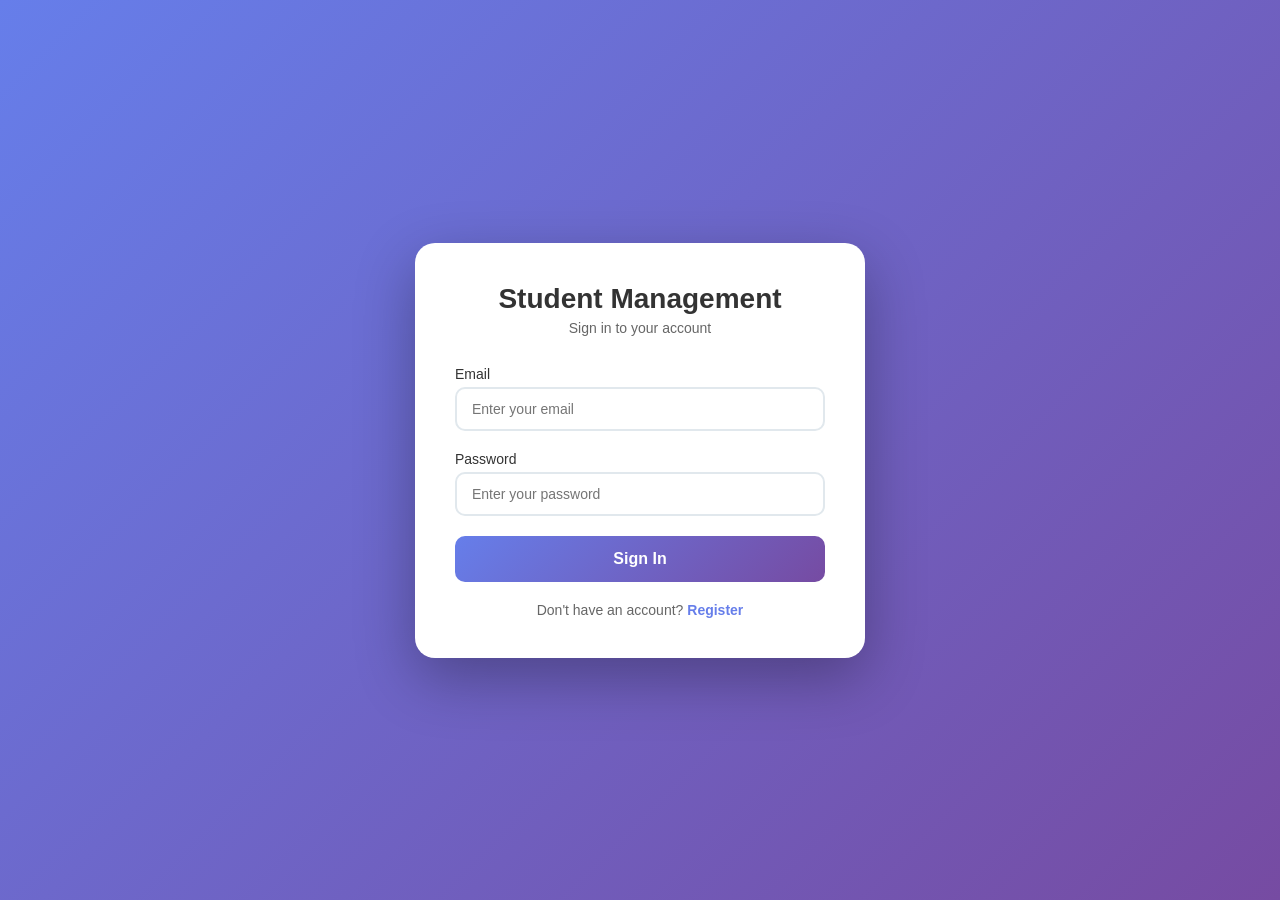
==== frontend/dashboard.html @ b7a9747a "simple school system with springboot as backend" ====
<!DOCTYPE html>
<html lang="en">
<head>
    <meta charset="UTF-8">
    <meta name="viewport" content="width=device-width, initial-scale=1.0">
    <title>Dashboard - Student Management</title>
    <link rel="stylesheet" href="css/style.css">
</head>
<body>
    <div class="dashboard-container">
        <!-- Sidebar -->
        <div class="sidebar">
            <div class="sidebar-header">
                <h2>Student Management</h2>
            </div>
            <nav class="sidebar-nav">
                <a href="#" class="active" data-page="overview">
                    <span>📊</span> Overview
                </a>
                <a href="#" data-page="students">
                    <span>👥</span> Students
                </a>
                <a href="#" data-page="add-student">
                    <span>➕</span> Add Student
                </a>
                <a href="#" data-page="profile">
                    <span>👤</span> Profile
                </a>
            </nav>
            <button class="logout-btn" id="logoutBtn">Logout</button>
        </div>
        
        <!-- Main Content -->
        <div class="dashboard-main">
            <header class="dashboard-header">
                <h1 id="pageTitle">Overview</h1>
                <div class="user-info">
                    <span id="userName">Welcome, User</span>
                </div>
            </header>
            
            <div class="dashboard-content">
                <!-- Overview Page -->
                <div id="overview" class="page">
                    <div class="stats-grid">
                        <div class="stat-card">
                            <h3>Total Students</h3>
                            <p id="totalStudents">0</p>
                        </div>
                        <div class="stat-card">
                            <h3>Average Age</h3>
                            <p id="averageAge">0</p>
                        </div>
                        <div class="stat-card">
                            <h3>Youngest Student</h3>
                            <p id="youngestAge">0</p>
                        </div>
                        <div class="stat-card">
                            <h3>Oldest Student</h3>
                            <p id="oldestAge">0</p>
                        </div>
                    </div>
                    
                    <div class="recent-students">
                        <h2>Recent Students</h2>
                        <table class="students-table">
                            <thead>
                                <tr>
                                    <th>ID</th>
                                    <th>Name</th>
                                    <th>Email</th>
                                    <th>Age</th>
                                </tr>
                            </thead>
                            <tbody id="recentStudentsTable">
                                <tr><td colspan="4" class="text-center">Loading students...</td></tr>
                            </tbody>
                        </table>
                    </div>
                </div>
                
                <!-- Students Page -->
                <div id="students" class="page" style="display:none;">
                    <div class="page-header">
                        <h2>All Students</h2>
                        <input type="text" id="searchStudents" placeholder="Search students..." class="search-input">
                    </div>
                    <table class="students-table">
                        <thead>
                            <tr>
                                <th>ID</th>
                                <th>Name</th>
                                <th>Email</th>
                                <th>Age</th>
                            </tr>
                        </thead>
                        <tbody id="studentsTable">
                            <tr><td colspan="4" class="text-center">Loading students...</td></tr>
                        </tbody>
                    </table>
                </div>
                
                <!-- Add Student Page -->
                <div id="add-student" class="page" style="display:none;">
                    <h2>Add New Student</h2>
                    <form id="addStudentForm" class="auth-form">
                        <div class="form-group">
                            <label for="studentName">Name</label>
                            <input type="text" id="studentName" placeholder="Enter student name" required>
                        </div>
                        <div class="form-group">
                            <label for="studentEmail">Email</label>
                            <input type="email" id="studentEmail" placeholder="Enter student email" required>
                        </div>
                        <div class="form-group">
                            <label for="studentAge">Age</label>
                            <input type="number" id="studentAge" placeholder="Enter student age" required>
                        </div>
                        <div id="addStudentError" class="error-message" style="display: none;"></div>
                        <div id="addStudentSuccess" class="success-message" style="display: none;"></div>
                        <button type="submit" class="btn-primary">Add Student</button>
                    </form>
                </div>
                
                <!-- Profile Page -->
                <div id="profile" class="page" style="display:none;">
                    <h2>My Profile</h2>
                    <div class="profile-card">
                        <div class="profile-info">
                            <p><strong>Name:</strong> <span id="profileName"></span></p>
                            <p><strong>Email:</strong> <span id="profileEmail"></span></p>
                            <p><strong>Age:</strong> <span id="profileAge"></span></p>
                            <p><strong>Member Since:</strong> <span id="profileJoined"></span></p>
                        </div>
                    </div>
                </div>
            </div>
        </div>
    </div>
    
    <script src="js/app.js"></script>
</body>
</html>
---- frontend/css/style.css ----
* {
    margin: 0;
    padding: 0;
    box-sizing: border-box;
}

body {
    font-family: 'Segoe UI', Tahoma, Geneva, Verdana, sans-serif;
    background: linear-gradient(135deg, #667eea 0%, #764ba2 100%);
    min-height: 100vh;
}

/* Auth Pages (Login/Register) */
.container {
    display: flex;
    justify-content: center;
    align-items: center;
    min-height: 100vh;
    padding: 20px;
}

.auth-card {
    background: white;
    border-radius: 20px;
    padding: 40px;
    width: 100%;
    max-width: 450px;
    box-shadow: 0 20px 60px rgba(0, 0, 0, 0.3);
    animation: slideUp 0.5s ease;
}

@keyframes slideUp {
    from {
        opacity: 0;
        transform: translateY(30px);
    }
    to {
        opacity: 1;
        transform: translateY(0);
    }
}

.auth-header {
    text-align: center;
    margin-bottom: 30px;
}

.auth-header h1 {
    color: #333;
    font-size: 28px;
    font-weight: 700;
    margin-bottom: 5px;
}

.auth-header p {
    color: #666;
    font-size: 14px;
}

.auth-form .form-group {
    margin-bottom: 20px;
}

.auth-form label {
    display: block;
    margin-bottom: 5px;
    color: #333;
    font-weight: 500;
    font-size: 14px;
}

.auth-form input {
    width: 100%;
    padding: 12px 15px;
    border: 2px solid #e1e8ed;
    border-radius: 10px;
    font-size: 14px;
    transition: border-color 0.3s;
}

.auth-form input:focus {
    outline: none;
    border-color: #667eea;
}

.btn-primary {
    width: 100%;
    padding: 14px;
    background: linear-gradient(135deg, #667eea 0%, #764ba2 100%);
    color: white;
    border: none;
    border-radius: 10px;
    font-size: 16px;
    font-weight: 600;
    cursor: pointer;
    transition: transform 0.2s, box-shadow 0.2s;
}

.btn-primary:hover {
    transform: translateY(-2px);
    box-shadow: 0 10px 20px rgba(102, 126, 234, 0.3);
}

.btn-primary:active {
    transform: translateY(0);
}

.auth-footer {
    text-align: center;
    margin-top: 20px;
    color: #666;
    font-size: 14px;
}

.auth-footer a {
    color: #667eea;
    text-decoration: none;
    font-weight: 600;
}

.auth-footer a:hover {
    text-decoration: underline;
}

.error-message {
    background: #fee;
    color: #c0392b;
    padding: 10px 15px;
    border-radius: 8px;
    font-size: 14px;
    margin-bottom: 15px;
    display: none;
}

.success-message {
    background: #e8f5e9;
    color: #27ae60;
    padding: 10px 15px;
    border-radius: 8px;
    font-size: 14px;
    margin-bottom: 15px;
    display: none;
}

/* Dashboard Styles */
.dashboard-container {
    display: flex;
    min-height: 100vh;
}

/* Sidebar */
.sidebar {
    width: 250px;
    background: #2c3e50;
    color: white;
    padding: 20px 0;
    display: flex;
    flex-direction: column;
    position: fixed;
    height: 100vh;
    overflow-y: auto;
}

.sidebar-header {
    padding: 0 20px 20px 20px;
    border-bottom: 1px solid #34495e;
}

.sidebar-header h2 {
    font-size: 20px;
    font-weight: 700;
}

.sidebar-nav {
    flex: 1;
    padding: 20px 0;
}

.sidebar-nav a {
    display: flex;
    align-items: center;
    padding: 12px 25px;
    color: #bdc3c7;
    text-decoration: none;
    transition: background 0.3s, color 0.3s;
    font-size: 15px;
    gap: 10px;
}

.sidebar-nav a:hover {
    background: #34495e;
    color: white;
}

.sidebar-nav a.active {
    background: #34495e;
    color: white;
    border-left: 4px solid #667eea;
}

.sidebar-nav a span {
    font-size: 20px;
}

.logout-btn {
    margin: 20px;
    padding: 12px;
    background: #e74c3c;
    color: white;
    border: none;
    border-radius: 10px;
    font-size: 15px;
    font-weight: 600;
    cursor: pointer;
    transition: background 0.3s;
}

.logout-btn:hover {
    background: #c0392b;
}

/* Main Content */
.dashboard-main {
    flex: 1;
    margin-left: 250px;
    background: #f5f6fa;
    min-height: 100vh;
}

.dashboard-header {
    background: white;
    padding: 20px 30px;
    display: flex;
    justify-content: space-between;
    align-items: center;
    box-shadow: 0 2px 10px rgba(0, 0, 0, 0.1);
    position: sticky;
    top: 0;
    z-index: 10;
}

.dashboard-header h1 {
    font-size: 24px;
    color: #2c3e50;
}

.user-info {
    font-size: 16px;
    color: #666;
}

.user-info span {
    font-weight: 600;
    color: #2c3e50;
}

.dashboard-content {
    padding: 30px;
}

/* Stats Grid */
.stats-grid {
    display: grid;
    grid-template-columns: repeat(auto-fit, minmax(200px, 1fr));
    gap: 20px;
    margin-bottom: 30px;
}

.stat-card {
    background: white;
    padding: 20px;
    border-radius: 15px;
    box-shadow: 0 2px 10px rgba(0, 0, 0, 0.1);
    text-align: center;
}

.stat-card h3 {
    font-size: 14px;
    color: #666;
    margin-bottom: 10px;
}

.stat-card p {
    font-size: 28px;
    font-weight: 700;
    color: #2c3e50;
}

/* Tables */
.students-table {
    width: 100%;
    background: white;
    border-radius: 15px;
    overflow: hidden;
    box-shadow: 0 2px 10px rgba(0, 0, 0, 0.1);
    border-collapse: collapse;
}

.students-table thead {
    background: #34495e;
    color: white;
}

.students-table th {
    padding: 15px 20px;
    text-align: left;
    font-weight: 600;
    font-size: 14px;
}

.students-table td {
    padding: 12px 20px;
    border-bottom: 1px solid #ecf0f1;
    font-size: 14px;
}

.students-table tbody tr:hover {
    background: #f8f9fa;
}

.text-center {
    text-align: center;
}

/* Search */
.search-input {
    padding: 10px 15px;
    border: 2px solid #e1e8ed;
    border-radius: 10px;
    font-size: 14px;
    width: 250px;
    transition: border-color 0.3s;
}

.search-input:focus {
    outline: none;
    border-color: #667eea;
}

.page-header {
    display: flex;
    justify-content: space-between;
    align-items: center;
    margin-bottom: 20px;
}

/* Profile */
.profile-card {
    background: white;
    border-radius: 15px;
    padding: 30px;
    box-shadow: 0 2px 10px rgba(0, 0, 0, 0.1);
    max-width: 500px;
}

.profile-info p {
    padding: 10px 0;
    border-bottom: 1px solid #ecf0f1;
    font-size: 16px;
}

.profile-info p:last-child {
    border-bottom: none;
}

.profile-info strong {
    color: #2c3e50;
    min-width: 120px;
    display: inline-block;
}

/* Responsive */
@media (max-width: 768px) {
    .sidebar {
        width: 70px;
    }
    
    .sidebar-header h2,
    .sidebar-nav a span:last-child {
        display: none;
    }
    
    .sidebar-nav a {
        justify-content: center;
        padding: 15px;
    }
    
    .dashboard-main {
        margin-left: 70px;
    }
    
    .auth-card {
        padding: 20px;
    }
    
    .stats-grid {
        grid-template-columns: 1fr 1fr;
    }
    
    .page-header {
        flex-direction: column;
        gap: 10px;
    }
    
    .search-input {
        width: 100%;
    }
}
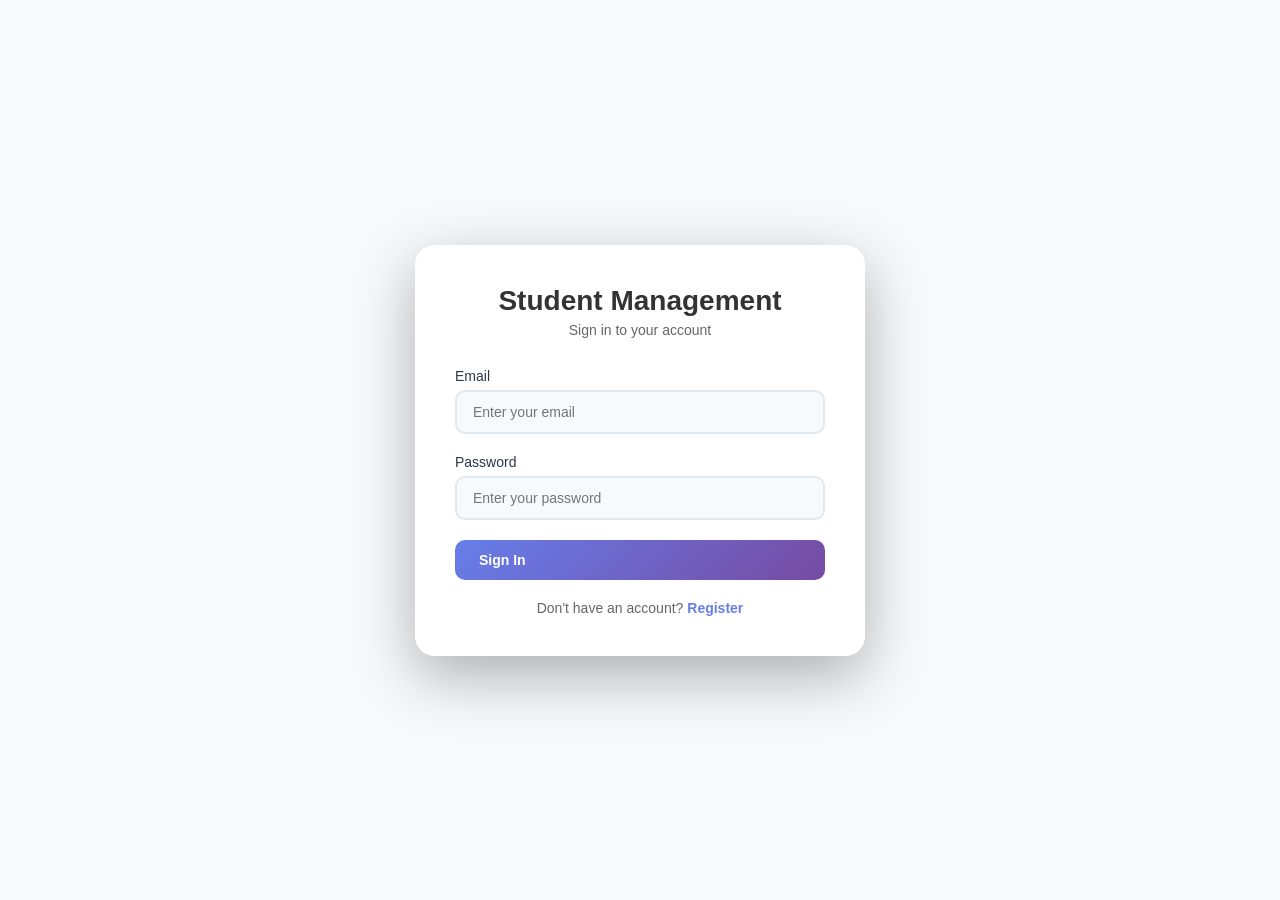
==== commit bc7a07e7: "added this file" ====
--- a/frontend/dashboard.html
+++ b/frontend/dashboard.html
@@ -3,139 +3,590 @@
 <head>
     <meta charset="UTF-8">
     <meta name="viewport" content="width=device-width, initial-scale=1.0">
-    <title>Dashboard - Student Management</title>
+    <title>SchoolPay - Fees Management System</title>
     <link rel="stylesheet" href="css/style.css">
+    <link href="https://fonts.googleapis.com/css2?family=Inter:wght@300;400;500;600;700;800&display=swap" rel="stylesheet">
+    <link rel="stylesheet" href="https://cdnjs.cloudflare.com/ajax/libs/font-awesome/6.4.0/css/all.min.css">
 </head>
 <body>
     <div class="dashboard-container">
         <!-- Sidebar -->
-        <div class="sidebar">
-            <div class="sidebar-header">
-                <h2>Student Management</h2>
+        <aside class="sidebar">
+            <div class="sidebar-brand">
+                <div class="brand-icon">
+                    <i class="fas fa-university"></i>
+                </div>
+                <div class="brand-text">
+                    <h2>SchoolPay</h2>
+                    <span>Fees Management</span>
+                </div>
             </div>
+            
             <nav class="sidebar-nav">
                 <a href="#" class="active" data-page="overview">
-                    <span>📊</span> Overview
+                    <i class="fas fa-chart-line"></i>
+                    <span>Dashboard</span>
+                </a>
+                <a href="#" data-page="payments">
+                    <i class="fas fa-credit-card"></i>
+                    <span>Payments</span>
+                    <span class="nav-badge">12</span>
                 </a>
                 <a href="#" data-page="students">
-                    <span>👥</span> Students
-                </a>
-                <a href="#" data-page="add-student">
-                    <span>➕</span> Add Student
-                </a>
-                <a href="#" data-page="profile">
-                    <span>👤</span> Profile
+                    <i class="fas fa-user-graduate"></i>
+                    <span>Students</span>
+                </a>
+                <a href="#" data-page="make-payment">
+                    <i class="fas fa-hand-holding-usd"></i>
+                    <span>Make Payment</span>
+                </a>
+                <a href="#" data-page="notifications">
+                    <i class="fas fa-bell"></i>
+                    <span>Notifications</span>
+                    <span class="nav-badge danger">5</span>
+                </a>
+                <a href="#" data-page="reports">
+                    <i class="fas fa-file-invoice"></i>
+                    <span>Reports</span>
+                </a>
+                <a href="#" data-page="settings">
+                    <i class="fas fa-cog"></i>
+                    <span>Settings</span>
                 </a>
             </nav>
-            <button class="logout-btn" id="logoutBtn">Logout</button>
-        </div>
+            
+            <div class="sidebar-footer">
+                <button class="logout-btn" id="logoutBtn">
+                    <i class="fas fa-sign-out-alt"></i>
+                    <span>Logout</span>
+                </button>
+            </div>
+        </aside>
         
         <!-- Main Content -->
-        <div class="dashboard-main">
+        <main class="dashboard-main">
+            <!-- Top Header -->
             <header class="dashboard-header">
-                <h1 id="pageTitle">Overview</h1>
-                <div class="user-info">
-                    <span id="userName">Welcome, User</span>
+                <div class="header-left">
+                    <button class="menu-toggle" id="menuToggle">
+                        <i class="fas fa-bars"></i>
+                    </button>
+                    <h1 id="pageTitle">Payment Dashboard</h1>
+                </div>
+                
+                <div class="header-right">
+                    <div class="header-search">
+                        <i class="fas fa-search"></i>
+                        <input type="text" placeholder="Search transactions..." id="globalSearch">
+                    </div>
+                    <div class="header-notifications" onclick="navigateTo('notifications')">
+                        <i class="fas fa-bell"></i>
+                        <span class="notification-badge">5</span>
+                    </div>
+                    <div class="user-profile">
+                        <div class="user-avatar">
+                            <span id="userInitial">A</span>
+                        </div>
+                        <div class="user-info-header">
+                            <span id="userName">Admin User</span>
+                            <small>School Administrator</small>
+                        </div>
+                    </div>
                 </div>
             </header>
             
+            <!-- Dashboard Content -->
             <div class="dashboard-content">
                 <!-- Overview Page -->
-                <div id="overview" class="page">
+                <section id="overview" class="page active-page">
+                    <div class="page-header">
+                        <div>
+                            <h2><i class="fas fa-chart-line"></i> Payment Dashboard</h2>
+                            <p>Real-time overview of school fees collection and transactions</p>
+                        </div>
+                        <button class="btn-primary" onclick="navigateTo('make-payment')">
+                            <i class="fas fa-plus"></i> Record Payment
+                        </button>
+                    </div>
+                    
+                    <!-- Quick Stats -->
                     <div class="stats-grid">
                         <div class="stat-card">
-                            <h3>Total Students</h3>
-                            <p id="totalStudents">0</p>
-                        </div>
+                            <div class="stat-icon" style="background: linear-gradient(135deg, #667eea 0%, #764ba2 100%);">
+                                <i class="fas fa-money-bill-wave"></i>
+                            </div>
+                            <div class="stat-info">
+                                <h3>Total Collected</h3>
+                                <p id="totalCollected">KES 0</p>
+                                <span class="stat-change positive">
+                                    <i class="fas fa-arrow-up"></i> 15.3% increase
+                                </span>
+                            </div>
+                        </div>
+                        
                         <div class="stat-card">
-                            <h3>Average Age</h3>
-                            <p id="averageAge">0</p>
-                        </div>
+                            <div class="stat-icon" style="background: linear-gradient(135deg, #f093fb 0%, #f5576c 100%);">
+                                <i class="fas fa-users"></i>
+                            </div>
+                            <div class="stat-info">
+                                <h3>Total Students</h3>
+                                <p id="totalStudents">0</p>
+                                <span class="stat-change">Active students</span>
+                            </div>
+                        </div>
+                        
                         <div class="stat-card">
-                            <h3>Youngest Student</h3>
-                            <p id="youngestAge">0</p>
-                        </div>
+                            <div class="stat-icon" style="background: linear-gradient(135deg, #4facfe 0%, #00f2fe 100%);">
+                                <i class="fas fa-check-circle"></i>
+                            </div>
+                            <div class="stat-info">
+                                <h3>Paid This Month</h3>
+                                <p id="paidThisMonth">0</p>
+                                <span class="stat-change positive">
+                                    <i class="fas fa-arrow-up"></i> 8.5% increase
+                                </span>
+                            </div>
+                        </div>
+                        
                         <div class="stat-card">
-                            <h3>Oldest Student</h3>
-                            <p id="oldestAge">0</p>
-                        </div>
-                    </div>
-                    
-                    <div class="recent-students">
-                        <h2>Recent Students</h2>
+                            <div class="stat-icon" style="background: linear-gradient(135deg, #43e97b 0%, #38f9d7 100%);">
+                                <i class="fas fa-clock"></i>
+                            </div>
+                            <div class="stat-info">
+                                <h3>Pending Payments</h3>
+                                <p id="pendingPayments">0</p>
+                                <span class="stat-change negative">
+                                    <i class="fas fa-arrow-down"></i> 2.1% decrease
+                                </span>
+                            </div>
+                        </div>
+                    </div>
+                    
+                    <!-- Payment Overview Chart -->
+                    <div class="payment-overview">
+                        <div class="section-header">
+                            <h2><i class="fas fa-calendar-alt"></i> Monthly Payment Trends</h2>
+                            <select class="filter-select">
+                                <option>This Year</option>
+                                <option>Last Year</option>
+                                <option>Last 6 Months</option>
+                            </select>
+                        </div>
+                        <div class="chart-container">
+                            <div class="chart-placeholder">
+                                <!-- Chart will be rendered here -->
+                                <div class="chart-bars">
+                                    <div class="chart-bar" style="height: 60%;">
+                                        <span>Jan</span>
+                                    </div>
+                                    <div class="chart-bar" style="height: 75%;">
+                                        <span>Feb</span>
+                                    </div>
+                                    <div class="chart-bar" style="height: 45%;">
+                                        <span>Mar</span>
+                                    </div>
+                                    <div class="chart-bar" style="height: 85%;">
+                                        <span>Apr</span>
+                                    </div>
+                                    <div class="chart-bar" style="height: 70%;">
+                                        <span>May</span>
+                                    </div>
+                                    <div class="chart-bar" style="height: 90%;">
+                                        <span>Jun</span>
+                                    </div>
+                                    <div class="chart-bar" style="height: 55%;">
+                                        <span>Jul</span>
+                                    </div>
+                                    <div class="chart-bar" style="height: 80%;">
+                                        <span>Aug</span>
+                                    </div>
+                                    <div class="chart-bar" style="height: 65%;">
+                                        <span>Sep</span>
+                                    </div>
+                                    <div class="chart-bar" style="height: 95%;">
+                                        <span>Oct</span>
+                                    </div>
+                                    <div class="chart-bar" style="height: 78%;">
+                                        <span>Nov</span>
+                                    </div>
+                                    <div class="chart-bar" style="height: 88%;">
+                                        <span>Dec</span>
+                                    </div>
+                                </div>
+                            </div>
+                        </div>
+                    </div>
+                    
+                    <!-- Recent Transactions -->
+                    <div class="recent-transactions">
+                        <div class="section-header">
+                            <h2><i class="fas fa-clock"></i> Recent Transactions</h2>
+                            <a href="#" onclick="navigateTo('payments'); return false;" class="view-all">
+                                View All <i class="fas fa-arrow-right"></i>
+                            </a>
+                        </div>
+                        <div class="table-container">
+                            <table class="transactions-table">
+                                <thead>
+                                    <tr>
+                                        <th>Receipt #</th>
+                                        <th>Student</th>
+                                        <th>Amount</th>
+                                        <th>Payment Method</th>
+                                        <th>Date</th>
+                                        <th>Status</th>
+                                    </tr>
+                                </thead>
+                                <tbody id="recentTransactionsTable">
+                                    <tr><td colspan="6" class="text-center">Loading transactions...</td></tr>
+                                </tbody>
+                            </table>
+                        </div>
+                    </div>
+                </section>
+                
+                <!-- Payments Page -->
+                <section id="payments" class="page">
+                    <div class="page-header">
+                        <div>
+                            <h2><i class="fas fa-credit-card"></i> All Payments</h2>
+                            <p>View and manage all fee transactions</p>
+                        </div>
+                        <div class="header-actions">
+                            <div class="search-wrapper">
+                                <i class="fas fa-search"></i>
+                                <input type="text" id="searchPayments" placeholder="Search by student or receipt..." class="search-input">
+                            </div>
+                            <button class="btn-secondary" onclick="exportData()">
+                                <i class="fas fa-file-export"></i> Export
+                            </button>
+                            <button class="btn-primary" onclick="navigateTo('make-payment')">
+                                <i class="fas fa-plus"></i> New Payment
+                            </button>
+                        </div>
+                    </div>
+                    
+                    <div class="table-container">
+                        <table class="transactions-table">
+                            <thead>
+                                <tr>
+                                    <th>Receipt #</th>
+                                    <th>Student</th>
+                                    <th>Class</th>
+                                    <th>Amount</th>
+                                    <th>Method</th>
+                                    <th>Date</th>
+                                    <th>Status</th>
+                                    <th>Actions</th>
+                                </tr>
+                            </thead>
+                            <tbody id="paymentsTable">
+                                <tr><td colspan="8" class="text-center">Loading payments...</td></tr>
+                            </tbody>
+                        </table>
+                    </div>
+                </section>
+                
+                <!-- Students Page -->
+                <section id="students" class="page">
+                    <div class="page-header">
+                        <div>
+                            <h2><i class="fas fa-user-graduate"></i> Students</h2>
+                            <p>Manage student profiles and fee records</p>
+                        </div>
+                        <div class="header-actions">
+                            <div class="search-wrapper">
+                                <i class="fas fa-search"></i>
+                                <input type="text" id="searchStudents" placeholder="Search students..." class="search-input">
+                            </div>
+                            <button class="btn-primary" onclick="navigateTo('make-payment')">
+                                <i class="fas fa-plus"></i> Add Student
+                            </button>
+                        </div>
+                    </div>
+                    
+                    <div class="table-container">
                         <table class="students-table">
                             <thead>
                                 <tr>
-                                    <th>ID</th>
-                                    <th>Name</th>
+                                    <th>#</th>
+                                    <th>Student Name</th>
+                                    <th>Class</th>
                                     <th>Email</th>
-                                    <th>Age</th>
+                                    <th>Balance</th>
+                                    <th>Status</th>
+                                    <th>Actions</th>
                                 </tr>
                             </thead>
-                            <tbody id="recentStudentsTable">
-                                <tr><td colspan="4" class="text-center">Loading students...</td></tr>
+                            <tbody id="studentsTable">
+                                <tr><td colspan="7" class="text-center">Loading students...</td></tr>
                             </tbody>
                         </table>
                     </div>
-                </div>
-                
-                <!-- Students Page -->
-                <div id="students" class="page" style="display:none;">
-                    <div class="page-header">
-                        <h2>All Students</h2>
-                        <input type="text" id="searchStudents" placeholder="Search students..." class="search-input">
-                    </div>
-                    <table class="students-table">
-                        <thead>
-                            <tr>
-                                <th>ID</th>
-                                <th>Name</th>
-                                <th>Email</th>
-                                <th>Age</th>
-                            </tr>
-                        </thead>
-                        <tbody id="studentsTable">
-                            <tr><td colspan="4" class="text-center">Loading students...</td></tr>
-                        </tbody>
-                    </table>
-                </div>
-                
-                <!-- Add Student Page -->
-                <div id="add-student" class="page" style="display:none;">
-                    <h2>Add New Student</h2>
-                    <form id="addStudentForm" class="auth-form">
-                        <div class="form-group">
-                            <label for="studentName">Name</label>
-                            <input type="text" id="studentName" placeholder="Enter student name" required>
-                        </div>
-                        <div class="form-group">
-                            <label for="studentEmail">Email</label>
-                            <input type="email" id="studentEmail" placeholder="Enter student email" required>
-                        </div>
-                        <div class="form-group">
-                            <label for="studentAge">Age</label>
-                            <input type="number" id="studentAge" placeholder="Enter student age" required>
-                        </div>
-                        <div id="addStudentError" class="error-message" style="display: none;"></div>
-                        <div id="addStudentSuccess" class="success-message" style="display: none;"></div>
-                        <button type="submit" class="btn-primary">Add Student</button>
-                    </form>
-                </div>
-                
-                <!-- Profile Page -->
-                <div id="profile" class="page" style="display:none;">
-                    <h2>My Profile</h2>
-                    <div class="profile-card">
-                        <div class="profile-info">
-                            <p><strong>Name:</strong> <span id="profileName"></span></p>
-                            <p><strong>Email:</strong> <span id="profileEmail"></span></p>
-                            <p><strong>Age:</strong> <span id="profileAge"></span></p>
-                            <p><strong>Member Since:</strong> <span id="profileJoined"></span></p>
-                        </div>
-                    </div>
-                </div>
+                </section>
+                
+                <!-- Make Payment Page -->
+                <section id="make-payment" class="page">
+                    <div class="page-header">
+                        <div>
+                            <h2><i class="fas fa-hand-holding-usd"></i> Record Payment</h2>
+                            <p>Process a new fee payment transaction</p>
+                        </div>
+                    </div>
+                    
+                    <div class="form-container">
+                        <div class="form-card">
+                            <form id="paymentForm" class="auth-form">
+                                <div class="form-row">
+                                    <div class="form-group">
+                                        <label for="paymentStudent">
+                                            <i class="fas fa-user-graduate"></i> Student
+                                        </label>
+                                        <select id="paymentStudent" required>
+                                            <option value="">Select Student</option>
+                                            <option value="1">James Mwangi</option>
+                                            <option value="2">Mary Wanjiru</option>
+                                            <option value="3">Peter Ochieng</option>
+                                        </select>
+                                    </div>
+                                    
+                                    <div class="form-group">
+                                        <label for="paymentAmount">
+                                            <i class="fas fa-coins"></i> Amount (KES)
+                                        </label>
+                                        <input type="number" id="paymentAmount" placeholder="Enter amount" required min="100">
+                                    </div>
+                                </div>
+                                
+                                <div class="form-row">
+                                    <div class="form-group">
+                                        <label for="paymentMethod">
+                                            <i class="fas fa-credit-card"></i> Payment Method
+                                        </label>
+                                        <select id="paymentMethod" required>
+                                            <option value="">Select Method</option>
+                                            <option value="mpesa">M-Pesa</option>
+                                            <option value="bank">Bank Transfer</option>
+                                            <option value="cash">Cash</option>
+                                            <option value="cheque">Cheque</option>
+                                            <option value="card">Debit/Credit Card</option>
+                                        </select>
+                                    </div>
+                                    
+                                    <div class="form-group">
+                                        <label for="paymentDate">
+                                            <i class="fas fa-calendar-alt"></i> Payment Date
+                                        </label>
+                                        <input type="date" id="paymentDate" required>
+                                    </div>
+                                </div>
+                                
+                                <div class="form-row">
+                                    <div class="form-group" style="grid-column: 1 / -1;">
+                                        <label for="paymentNotes">
+                                            <i class="fas fa-sticky-note"></i> Notes
+                                        </label>
+                                        <textarea id="paymentNotes" rows="3" placeholder="Additional notes about this payment..."></textarea>
+                                    </div>
+                                </div>
+                                
+                                <div id="paymentError" class="error-message" style="display: none;"></div>
+                                <div id="paymentSuccess" class="success-message" style="display: none;"></div>
+                                
+                                <div class="form-actions">
+                                    <button type="reset" class="btn-secondary">
+                                        <i class="fas fa-undo"></i> Reset
+                                    </button>
+                                    <button type="submit" class="btn-primary">
+                                        <i class="fas fa-check-circle"></i> Process Payment
+                                    </button>
+                                </div>
+                            </form>
+                        </div>
+                    </div>
+                </section>
+                
+                <!-- Notifications Page -->
+                <section id="notifications" class="page">
+                    <div class="page-header">
+                        <div>
+                            <h2><i class="fas fa-bell"></i> Notifications</h2>
+                            <p>Real-time payment alerts and system notifications</p>
+                        </div>
+                        <button class="btn-secondary" onclick="markAllRead()">
+                            <i class="fas fa-check-double"></i> Mark All Read
+                        </button>
+                    </div>
+                    
+                    <div class="notifications-container">
+                        <div class="notification-item unread">
+                            <div class="notification-icon">
+                                <i class="fas fa-credit-card" style="color: #48bb78;"></i>
+                            </div>
+                            <div class="notification-content">
+                                <h4>Payment Received</h4>
+                                <p>James Mwangi made a payment of KES 15,000 via M-Pesa</p>
+                                <span class="notification-time">5 minutes ago</span>
+                            </div>
+                        </div>
+                        
+                        <div class="notification-item unread">
+                            <div class="notification-icon">
+                                <i class="fas fa-exclamation-triangle" style="color: #f6ad55;"></i>
+                            </div>
+                            <div class="notification-content">
+                                <h4>Payment Alert</h4>
+                                <p>Mary Wanjiru's payment of KES 10,000 is pending verification</p>
+                                <span class="notification-time">1 hour ago</span>
+                            </div>
+                        </div>
+                        
+                        <div class="notification-item">
+                            <div class="notification-icon">
+                                <i class="fas fa-check-circle" style="color: #48bb78;"></i>
+                            </div>
+                            <div class="notification-content">
+                                <h4>Payment Confirmed</h4>
+                                <p>Peter Ochieng's fees for Term 2 have been confirmed</p>
+                                <span class="notification-time">3 hours ago</span>
+                            </div>
+                        </div>
+                        
+                        <div class="notification-item">
+                            <div class="notification-icon">
+                                <i class="fas fa-bell" style="color: #667eea;"></i>
+                            </div>
+                            <div class="notification-content">
+                                <h4>System Update</h4>
+                                <p>New fee structure has been updated for the upcoming semester</p>
+                                <span class="notification-time">1 day ago</span>
+                            </div>
+                        </div>
+                        
+                        <div class="notification-item">
+                            <div class="notification-icon">
+                                <i class="fas fa-file-invoice" style="color: #f5576c;"></i>
+                            </div>
+                            <div class="notification-content">
+                                <h4>Invoice Generated</h4>
+                                <p>Monthly invoices have been generated for all students</p>
+                                <span class="notification-time">2 days ago</span>
+                            </div>
+                        </div>
+                    </div>
+                </section>
+                
+                <!-- Reports Page -->
+                <section id="reports" class="page">
+                    <div class="page-header">
+                        <div>
+                            <h2><i class="fas fa-file-invoice"></i> Reports</h2>
+                            <p>Generate and download payment reports</p>
+                        </div>
+                    </div>
+                    
+                    <div class="reports-grid">
+                        <div class="report-card">
+                            <div class="report-icon">
+                                <i class="fas fa-chart-bar"></i>
+                            </div>
+                            <h3>Payment Summary</h3>
+                            <p>View payment trends and statistics</p>
+                            <button class="btn-secondary">Generate Report</button>
+                        </div>
+                        
+                        <div class="report-card">
+                            <div class="report-icon">
+                                <i class="fas fa-users"></i>
+                            </div>
+                            <h3>Student Fee Status</h3>
+                            <p>Check outstanding balances and payment status</p>
+                            <button class="btn-secondary">Generate Report</button>
+                        </div>
+                        
+                        <div class="report-card">
+                            <div class="report-icon">
+                                <i class="fas fa-calendar-alt"></i>
+                            </div>
+                            <h3>Monthly Collection</h3>
+                            <p>Monthly fee collection breakdown</p>
+                            <button class="btn-secondary">Generate Report</button>
+                        </div>
+                        
+                        <div class="report-card">
+                            <div class="report-icon">
+                                <i class="fas fa-file-alt"></i>
+                            </div>
+                            <h3>Custom Report</h3>
+                            <p>Create a custom report with filters</p>
+                            <button class="btn-secondary">Create Custom</button>
+                        </div>
+                    </div>
+                </section>
+                
+                <!-- Settings Page -->
+                <section id="settings" class="page">
+                    <div class="page-header">
+                        <div>
+                            <h2><i class="fas fa-cog"></i> Settings</h2>
+                            <p>Manage system preferences and configurations</p>
+                        </div>
+                    </div>
+                    
+                    <div class="settings-container">
+                        <div class="settings-card">
+                            <h3><i class="fas fa-university"></i> Fee Settings</h3>
+                            <div class="settings-group">
+                                <div class="setting-item">
+                                    <label>Default Fee Amount</label>
+                                    <input type="number" placeholder="Enter default amount" value="15000">
+                                </div>
+                                <div class="setting-item">
+                                    <label>Late Payment Fee</label>
+                                    <input type="number" placeholder="Enter late fee" value="1000">
+                                </div>
+                            </div>
+                        </div>
+                        
+                        <div class="settings-card">
+                            <h3><i class="fas fa-palette"></i> Theme Preferences</h3>
+                            <div class="settings-options">
+                                <button class="theme-btn active" onclick="setTheme('light')">
+                                    <i class="fas fa-sun"></i> Light
+                                </button>
+                                <button class="theme-btn" onclick="setTheme('dark')">
+                                    <i class="fas fa-moon"></i> Dark
+                                </button>
+                                <button class="theme-btn" onclick="setTheme('auto')">
+                                    <i class="fas fa-adjust"></i> Auto
+                                </button>
+                            </div>
+                        </div>
+                        
+                        <div class="settings-card">
+                            <h3><i class="fas fa-bell"></i> Notification Settings</h3>
+                            <div class="settings-options">
+                                <label class="toggle-switch">
+                                    <input type="checkbox" checked>
+                                    <span class="toggle-slider"></span>
+                                    <span>Payment Receipt Notifications</span>
+                                </label>
+                                <label class="toggle-switch">
+                                    <input type="checkbox" checked>
+                                    <span class="toggle-slider"></span>
+                                    <span>Payment Reminders</span>
+                                </label>
+                                <label class="toggle-switch">
+                                    <input type="checkbox">
+                                    <span class="toggle-slider"></span>
+                                    <span>System Updates</span>
+                                </label>
+                            </div>
+                        </div>
+                    </div>
+                </section>
             </div>
-        </div>
+        </main>
     </div>
     
     <script src="js/app.js"></script>
--- a/frontend/css/style.css
+++ b/frontend/css/style.css
@@ -405,4 +405,939 @@
     .search-input {
         width: 100%;
     }
+}
+/* ============ RESET & BASE ============ */
+* {
+    margin: 0;
+    padding: 0;
+    box-sizing: border-box;
+}
+
+:root {
+    --primary: #667eea;
+    --primary-dark: #5a67d8;
+    --primary-light: #7c8ef8;
+    --secondary: #764ba2;
+    --success: #48bb78;
+    --danger: #fc8181;
+    --warning: #f6ad55;
+    --info: #63b3ed;
+    --dark: #2d3748;
+    --darker: #1a202c;
+    --gray: #718096;
+    --light-gray: #e2e8f0;
+    --lighter: #f7fafc;
+    --white: #ffffff;
+    --shadow: 0 2px 10px rgba(0, 0, 0, 0.08);
+    --shadow-hover: 0 8px 25px rgba(0, 0, 0, 0.12);
+    --radius: 16px;
+    --radius-sm: 10px;
+    --transition: all 0.3s ease;
+}
+
+body {
+    font-family: 'Inter', -apple-system, BlinkMacSystemFont, 'Segoe UI', sans-serif;
+    background: var(--lighter);
+    color: var(--dark);
+    min-height: 100vh;
+    overflow: hidden;
+}
+
+/* ============ DASHBOARD LAYOUT ============ */
+.dashboard-container {
+    display: flex;
+    min-height: 100vh;
+}
+
+/* ============ SIDEBAR ============ */
+.sidebar {
+    width: 280px;
+    background: var(--white);
+    border-right: 1px solid var(--light-gray);
+    display: flex;
+    flex-direction: column;
+    position: fixed;
+    height: 100vh;
+    z-index: 100;
+    transition: transform 0.3s ease;
+}
+
+.sidebar-brand {
+    padding: 28px 24px;
+    display: flex;
+    align-items: center;
+    gap: 14px;
+    border-bottom: 1px solid var(--light-gray);
+}
+
+.brand-icon {
+    width: 44px;
+    height: 44px;
+    border-radius: 12px;
+    background: linear-gradient(135deg, var(--primary), var(--secondary));
+    display: flex;
+    align-items: center;
+    justify-content: center;
+    color: white;
+    font-size: 22px;
+}
+
+.brand-text h2 {
+    font-size: 20px;
+    font-weight: 800;
+    color: var(--dark);
+    letter-spacing: -0.5px;
+    line-height: 1.2;
+}
+
+.brand-text span {
+    font-size: 12px;
+    color: var(--gray);
+    font-weight: 500;
+}
+
+.sidebar-nav {
+    flex: 1;
+    padding: 20px 12px;
+    overflow-y: auto;
+}
+
+.sidebar-nav a {
+    display: flex;
+    align-items: center;
+    gap: 14px;
+    padding: 12px 16px;
+    border-radius: var(--radius-sm);
+    color: var(--gray);
+    text-decoration: none;
+    transition: var(--transition);
+    font-weight: 500;
+    font-size: 14px;
+    margin-bottom: 4px;
+}
+
+.sidebar-nav a i {
+    width: 20px;
+    font-size: 18px;
+    text-align: center;
+}
+
+.sidebar-nav a:hover {
+    background: var(--lighter);
+    color: var(--primary);
+}
+
+.sidebar-nav a.active {
+    background: linear-gradient(135deg, var(--primary) 0%, var(--secondary) 100%);
+    color: white;
+    box-shadow: 0 4px 15px rgba(102, 126, 234, 0.3);
+}
+
+.sidebar-footer {
+    padding: 16px 12px;
+    border-top: 1px solid var(--light-gray);
+}
+
+.logout-btn {
+    width: 100%;
+    padding: 12px;
+    background: var(--lighter);
+    border: none;
+    border-radius: var(--radius-sm);
+    color: var(--danger);
+    font-weight: 600;
+    font-size: 14px;
+    cursor: pointer;
+    transition: var(--transition);
+    display: flex;
+    align-items: center;
+    justify-content: center;
+    gap: 10px;
+}
+
+.logout-btn:hover {
+    background: #fff5f5;
+    color: #e53e3e;
+}
+
+/* ============ MAIN CONTENT ============ */
+.dashboard-main {
+    flex: 1;
+    margin-left: 280px;
+    min-height: 100vh;
+    background: var(--lighter);
+}
+
+/* ============ HEADER ============ */
+.dashboard-header {
+    background: var(--white);
+    padding: 16px 32px;
+    display: flex;
+    justify-content: space-between;
+    align-items: center;
+    border-bottom: 1px solid var(--light-gray);
+    position: sticky;
+    top: 0;
+    z-index: 50;
+}
+
+.header-left {
+    display: flex;
+    align-items: center;
+    gap: 20px;
+}
+
+.menu-toggle {
+    display: none;
+    background: none;
+    border: none;
+    font-size: 20px;
+    color: var(--dark);
+    cursor: pointer;
+    padding: 4px;
+}
+
+.dashboard-header h1 {
+    font-size: 20px;
+    font-weight: 700;
+    color: var(--dark);
+}
+
+.header-right {
+    display: flex;
+    align-items: center;
+    gap: 20px;
+}
+
+.header-search {
+    position: relative;
+    display: flex;
+    align-items: center;
+}
+
+.header-search i {
+    position: absolute;
+    left: 14px;
+    color: var(--gray);
+    font-size: 14px;
+}
+
+.header-search input {
+    padding: 8px 16px 8px 40px;
+    border: 1px solid var(--light-gray);
+    border-radius: 50px;
+    font-size: 14px;
+    width: 220px;
+    transition: var(--transition);
+    background: var(--lighter);
+}
+
+.header-search input:focus {
+    outline: none;
+    border-color: var(--primary);
+    background: var(--white);
+    box-shadow: 0 0 0 3px rgba(102, 126, 234, 0.1);
+}
+
+.header-notifications {
+    position: relative;
+    cursor: pointer;
+    font-size: 20px;
+    color: var(--gray);
+    transition: var(--transition);
+}
+
+.header-notifications:hover {
+    color: var(--primary);
+}
+
+.notification-badge {
+    position: absolute;
+    top: -6px;
+    right: -8px;
+    background: var(--danger);
+    color: white;
+    font-size: 10px;
+    font-weight: 700;
+    width: 18px;
+    height: 18px;
+    border-radius: 50%;
+    display: flex;
+    align-items: center;
+    justify-content: center;
+}
+
+.user-profile {
+    display: flex;
+    align-items: center;
+    gap: 12px;
+    padding: 4px 12px 4px 4px;
+    border-radius: 50px;
+    background: var(--lighter);
+    cursor: pointer;
+    transition: var(--transition);
+}
+
+.user-profile:hover {
+    background: var(--light-gray);
+}
+
+.user-avatar {
+    width: 36px;
+    height: 36px;
+    border-radius: 50%;
+    background: linear-gradient(135deg, var(--primary), var(--secondary));
+    display: flex;
+    align-items: center;
+    justify-content: center;
+    color: white;
+    font-weight: 700;
+    font-size: 14px;
+}
+
+.user-info-header {
+    display: flex;
+    flex-direction: column;
+}
+
+.user-info-header span {
+    font-weight: 600;
+    font-size: 14px;
+    color: var(--dark);
+}
+
+.user-info-header small {
+    font-size: 11px;
+    color: var(--gray);
+}
+
+/* ============ CONTENT AREA ============ */
+.dashboard-content {
+    padding: 28px 32px;
+}
+
+/* ============ PAGES ============ */
+.page {
+    display: none;
+    animation: fadeIn 0.3s ease;
+}
+
+.page.active-page {
+    display: block;
+}
+
+@keyframes fadeIn {
+    from { opacity: 0; transform: translateY(10px); }
+    to { opacity: 1; transform: translateY(0); }
+}
+
+.page-header {
+    display: flex;
+    justify-content: space-between;
+    align-items: center;
+    margin-bottom: 28px;
+    flex-wrap: wrap;
+    gap: 16px;
+}
+
+.page-header h2 {
+    font-size: 24px;
+    font-weight: 700;
+    color: var(--dark);
+}
+
+.page-header p {
+    color: var(--gray);
+    font-size: 14px;
+    margin-top: 4px;
+}
+
+/* ============ STATS ============ */
+.stats-grid {
+    display: grid;
+    grid-template-columns: repeat(auto-fit, minmax(220px, 1fr));
+    gap: 20px;
+    margin-bottom: 30px;
+}
+
+.stat-card {
+    background: var(--white);
+    border-radius: var(--radius);
+    padding: 20px 24px;
+    display: flex;
+    align-items: center;
+    gap: 18px;
+    box-shadow: var(--shadow);
+    transition: var(--transition);
+}
+
+.stat-card:hover {
+    transform: translateY(-4px);
+    box-shadow: var(--shadow-hover);
+}
+
+.stat-icon {
+    width: 52px;
+    height: 52px;
+    border-radius: 14px;
+    display: flex;
+    align-items: center;
+    justify-content: center;
+    color: white;
+    font-size: 24px;
+    flex-shrink: 0;
+}
+
+.stat-info {
+    flex: 1;
+}
+
+.stat-info h3 {
+    font-size: 13px;
+    font-weight: 500;
+    color: var(--gray);
+    margin-bottom: 4px;
+}
+
+.stat-info p {
+    font-size: 28px;
+    font-weight: 800;
+    color: var(--dark);
+    line-height: 1.2;
+}
+
+.stat-change {
+    font-size: 12px;
+    color: var(--gray);
+    display: block;
+    margin-top: 4px;
+}
+
+.stat-change.positive {
+    color: var(--success);
+}
+
+.stat-change.negative {
+    color: var(--danger);
+}
+
+/* ============ TABLES ============ */
+.section-header {
+    display: flex;
+    justify-content: space-between;
+    align-items: center;
+    margin-bottom: 16px;
+}
+
+.section-header h2 {
+    font-size: 18px;
+    font-weight: 600;
+    display: flex;
+    align-items: center;
+    gap: 10px;
+}
+
+.view-all {
+    color: var(--primary);
+    text-decoration: none;
+    font-weight: 500;
+    font-size: 14px;
+    transition: var(--transition);
+    display: flex;
+    align-items: center;
+    gap: 6px;
+}
+
+.view-all:hover {
+    color: var(--primary-dark);
+    gap: 10px;
+}
+
+.table-container {
+    background: var(--white);
+    border-radius: var(--radius);
+    overflow: hidden;
+    box-shadow: var(--shadow);
+}
+
+.students-table {
+    width: 100%;
+    border-collapse: collapse;
+}
+
+.students-table thead {
+    background: var(--lighter);
+}
+
+.students-table th {
+    padding: 14px 20px;
+    text-align: left;
+    font-weight: 600;
+    font-size: 12px;
+    text-transform: uppercase;
+    letter-spacing: 0.5px;
+    color: var(--gray);
+    border-bottom: 2px solid var(--light-gray);
+}
+
+.students-table td {
+    padding: 14px 20px;
+    border-bottom: 1px solid var(--light-gray);
+    font-size: 14px;
+    color: var(--dark);
+}
+
+.students-table tbody tr {
+    transition: var(--transition);
+}
+
+.students-table tbody tr:hover {
+    background: var(--lighter);
+}
+
+.status-badge {
+    padding: 4px 12px;
+    border-radius: 50px;
+    font-size: 12px;
+    font-weight: 600;
+}
+
+.status-badge.active {
+    background: #c6f6d5;
+    color: #276749;
+}
+
+.status-badge.inactive {
+    background: #fed7d7;
+    color: #9b2c2c;
+}
+
+.text-center {
+    text-align: center;
+    color: var(--gray);
+    padding: 40px !important;
+}
+
+/* ============ FORM ============ */
+.form-container {
+    max-width: 700px;
+}
+
+.form-card {
+    background: var(--white);
+    border-radius: var(--radius);
+    padding: 32px;
+    box-shadow: var(--shadow);
+}
+
+.form-row {
+    display: grid;
+    grid-template-columns: 1fr 1fr;
+    gap: 20px;
+}
+
+.form-group {
+    margin-bottom: 20px;
+}
+
+.form-group label {
+    display: block;
+    margin-bottom: 6px;
+    font-weight: 500;
+    font-size: 14px;
+    color: var(--dark);
+}
+
+.form-group label i {
+    margin-right: 8px;
+    color: var(--primary);
+}
+
+.form-group input,
+.form-group select {
+    width: 100%;
+    padding: 12px 16px;
+    border: 2px solid var(--light-gray);
+    border-radius: var(--radius-sm);
+    font-size: 14px;
+    font-family: inherit;
+    transition: var(--transition);
+    background: var(--lighter);
+}
+
+.form-group input:focus,
+.form-group select:focus {
+    outline: none;
+    border-color: var(--primary);
+    background: var(--white);
+    box-shadow: 0 0 0 4px rgba(102, 126, 234, 0.1);
+}
+
+.form-group select {
+    appearance: none;
+    background-image: url("data:image/svg+xml,%3Csvg xmlns='http://www.w3.org/2000/svg' width='12' height='12' viewBox='0 0 12 12'%3E%3Cpath fill='%23718096' d='M6 8L1 3h10z'/%3E%3C/svg%3E");
+    background-repeat: no-repeat;
+    background-position: right 14px center;
+}
+
+.form-actions {
+    display: flex;
+    gap: 12px;
+    margin-top: 8px;
+}
+
+/* ============ BUTTONS ============ */
+.btn-primary {
+    padding: 12px 24px;
+    background: linear-gradient(135deg, var(--primary) 0%, var(--secondary) 100%);
+    color: white;
+    border: none;
+    border-radius: var(--radius-sm);
+    font-weight: 600;
+    font-size: 14px;
+    cursor: pointer;
+    transition: var(--transition);
+    display: inline-flex;
+    align-items: center;
+    gap: 8px;
+    font-family: inherit;
+}
+
+.btn-primary:hover {
+    transform: translateY(-2px);
+    box-shadow: 0 8px 25px rgba(102, 126, 234, 0.3);
+}
+
+.btn-secondary {
+    padding: 12px 24px;
+    background: var(--lighter);
+    color: var(--dark);
+    border: 2px solid var(--light-gray);
+    border-radius: var(--radius-sm);
+    font-weight: 600;
+    font-size: 14px;
+    cursor: pointer;
+    transition: var(--transition);
+    display: inline-flex;
+    align-items: center;
+    gap: 8px;
+    font-family: inherit;
+}
+
+.btn-secondary:hover {
+    background: var(--light-gray);
+}
+
+/* ============ PROFILE ============ */
+.profile-container {
+    max-width: 600px;
+}
+
+.profile-card {
+    background: var(--white);
+    border-radius: var(--radius);
+    overflow: hidden;
+    box-shadow: var(--shadow);
+}
+
+.profile-header {
+    background: linear-gradient(135deg, var(--primary) 0%, var(--secondary) 100%);
+    padding: 40px;
+    display: flex;
+    align-items: center;
+    gap: 24px;
+}
+
+.profile-avatar {
+    width: 80px;
+    height: 80px;
+    border-radius: 50%;
+    background: rgba(255, 255, 255, 0.2);
+    display: flex;
+    align-items: center;
+    justify-content: center;
+    font-size: 32px;
+    font-weight: 700;
+    color: white;
+    border: 3px solid rgba(255, 255, 255, 0.3);
+}
+
+.profile-title h3 {
+    color: white;
+    font-size: 24px;
+    font-weight: 700;
+}
+
+.profile-role {
+    color: rgba(255, 255, 255, 0.8);
+    font-size: 14px;
+}
+
+.profile-body {
+    padding: 32px;
+}
+
+.profile-info-grid {
+    display: grid;
+    grid-template-columns: 1fr 1fr;
+    gap: 20px;
+}
+
+.profile-info-item label {
+    font-size: 12px;
+    font-weight: 600;
+    color: var(--gray);
+    text-transform: uppercase;
+    letter-spacing: 0.5px;
+    display: block;
+    margin-bottom: 4px;
+}
+
+.profile-info-item label i {
+    margin-right: 6px;
+}
+
+.profile-info-item p {
+    font-size: 16px;
+    font-weight: 500;
+    color: var(--dark);
+}
+
+/* ============ SETTINGS ============ */
+.settings-container {
+    max-width: 700px;
+}
+
+.settings-card {
+    background: var(--white);
+    border-radius: var(--radius);
+    padding: 28px 32px;
+    margin-bottom: 20px;
+    box-shadow: var(--shadow);
+}
+
+.settings-card h3 {
+    font-size: 16px;
+    font-weight: 600;
+    margin-bottom: 16px;
+}
+
+.settings-card h3 i {
+    color: var(--primary);
+    margin-right: 10px;
+}
+
+.settings-options {
+    display: flex;
+    gap: 12px;
+    flex-wrap: wrap;
+}
+
+.theme-btn {
+    padding: 10px 20px;
+    border: 2px solid var(--light-gray);
+    border-radius: var(--radius-sm);
+    background: var(--white);
+    cursor: pointer;
+    font-weight: 500;
+    font-size: 14px;
+    transition: var(--transition);
+    font-family: inherit;
+}
+
+.theme-btn:hover {
+    border-color: var(--primary);
+}
+
+.theme-btn.active {
+    border-color: var(--primary);
+    background: var(--primary);
+    color: white;
+}
+
+.toggle-switch {
+    display: flex;
+    align-items: center;
+    gap: 12px;
+    cursor: pointer;
+    font-size: 14px;
+    font-weight: 500;
+}
+
+.toggle-switch input {
+    display: none;
+}
+
+.toggle-slider {
+    width: 44px;
+    height: 24px;
+    background: var(--light-gray);
+    border-radius: 50px;
+    position: relative;
+    transition: var(--transition);
+    flex-shrink: 0;
+}
+
+.toggle-slider::after {
+    content: '';
+    position: absolute;
+    width: 18px;
+    height: 18px;
+    background: white;
+    border-radius: 50%;
+    top: 3px;
+    left: 3px;
+    transition: var(--transition);
+    box-shadow: 0 2px 4px rgba(0, 0, 0, 0.1);
+}
+
+.toggle-switch input:checked + .toggle-slider {
+    background: var(--primary);
+}
+
+.toggle-switch input:checked + .toggle-slider::after {
+    transform: translateX(20px);
+}
+
+/* ============ MESSAGES ============ */
+.error-message {
+    background: #fff5f5;
+    color: #c0392b;
+    padding: 12px 16px;
+    border-radius: var(--radius-sm);
+    font-size: 14px;
+    margin-bottom: 16px;
+    border-left: 4px solid #e53e3e;
+}
+
+.success-message {
+    background: #f0fff4;
+    color: #276749;
+    padding: 12px 16px;
+    border-radius: var(--radius-sm);
+    font-size: 14px;
+    margin-bottom: 16px;
+    border-left: 4px solid var(--success);
+}
+
+/* ============ HEADER ACTIONS ============ */
+.header-actions {
+    display: flex;
+    align-items: center;
+    gap: 16px;
+}
+
+.search-wrapper {
+    position: relative;
+}
+
+.search-wrapper i {
+    position: absolute;
+    left: 14px;
+    top: 50%;
+    transform: translateY(-50%);
+    color: var(--gray);
+}
+
+.search-wrapper input {
+    padding: 10px 16px 10px 40px;
+    border: 2px solid var(--light-gray);
+    border-radius: var(--radius-sm);
+    font-size: 14px;
+    width: 280px;
+    transition: var(--transition);
+    background: var(--lighter);
+}
+
+.search-wrapper input:focus {
+    outline: none;
+    border-color: var(--primary);
+    background: var(--white);
+    box-shadow: 0 0 0 4px rgba(102, 126, 234, 0.1);
+}
+
+/* ============ RESPONSIVE ============ */
+@media (max-width: 1024px) {
+    .form-row {
+        grid-template-columns: 1fr;
+    }
+    
+    .profile-info-grid {
+        grid-template-columns: 1fr;
+    }
+}
+
+@media (max-width: 768px) {
+    .sidebar {
+        transform: translateX(-100%);
+    }
+    
+    .sidebar.open {
+        transform: translateX(0);
+    }
+    
+    .dashboard-main {
+        margin-left: 0;
+    }
+    
+    .menu-toggle {
+        display: block;
+    }
+    
+    .dashboard-header {
+        padding: 12px 16px;
+    }
+    
+    .dashboard-content {
+        padding: 16px;
+    }
+    
+    .stats-grid {
+        grid-template-columns: 1fr 1fr;
+    }
+    
+    .header-search input {
+        width: 140px;
+    }
+    
+    .user-info-header {
+        display: none;
+    }
+    
+    .page-header {
+        flex-direction: column;
+        align-items: flex-start;
+    }
+    
+    .header-actions {
+        width: 100%;
+        flex-wrap: wrap;
+    }
+    
+    .search-wrapper input {
+        width: 100%;
+    }
+    
+    .form-card {
+        padding: 20px;
+    }
+    
+    .profile-header {
+        flex-direction: column;
+        text-align: center;
+    }
+}
+
+@media (max-width: 480px) {
+    .stats-grid {
+        grid-template-columns: 1fr;
+    }
+    
+    .dashboard-header h1 {
+        font-size: 16px;
+    }
+    
+    .header-search input {
+        width: 100px;
+    }
 }
